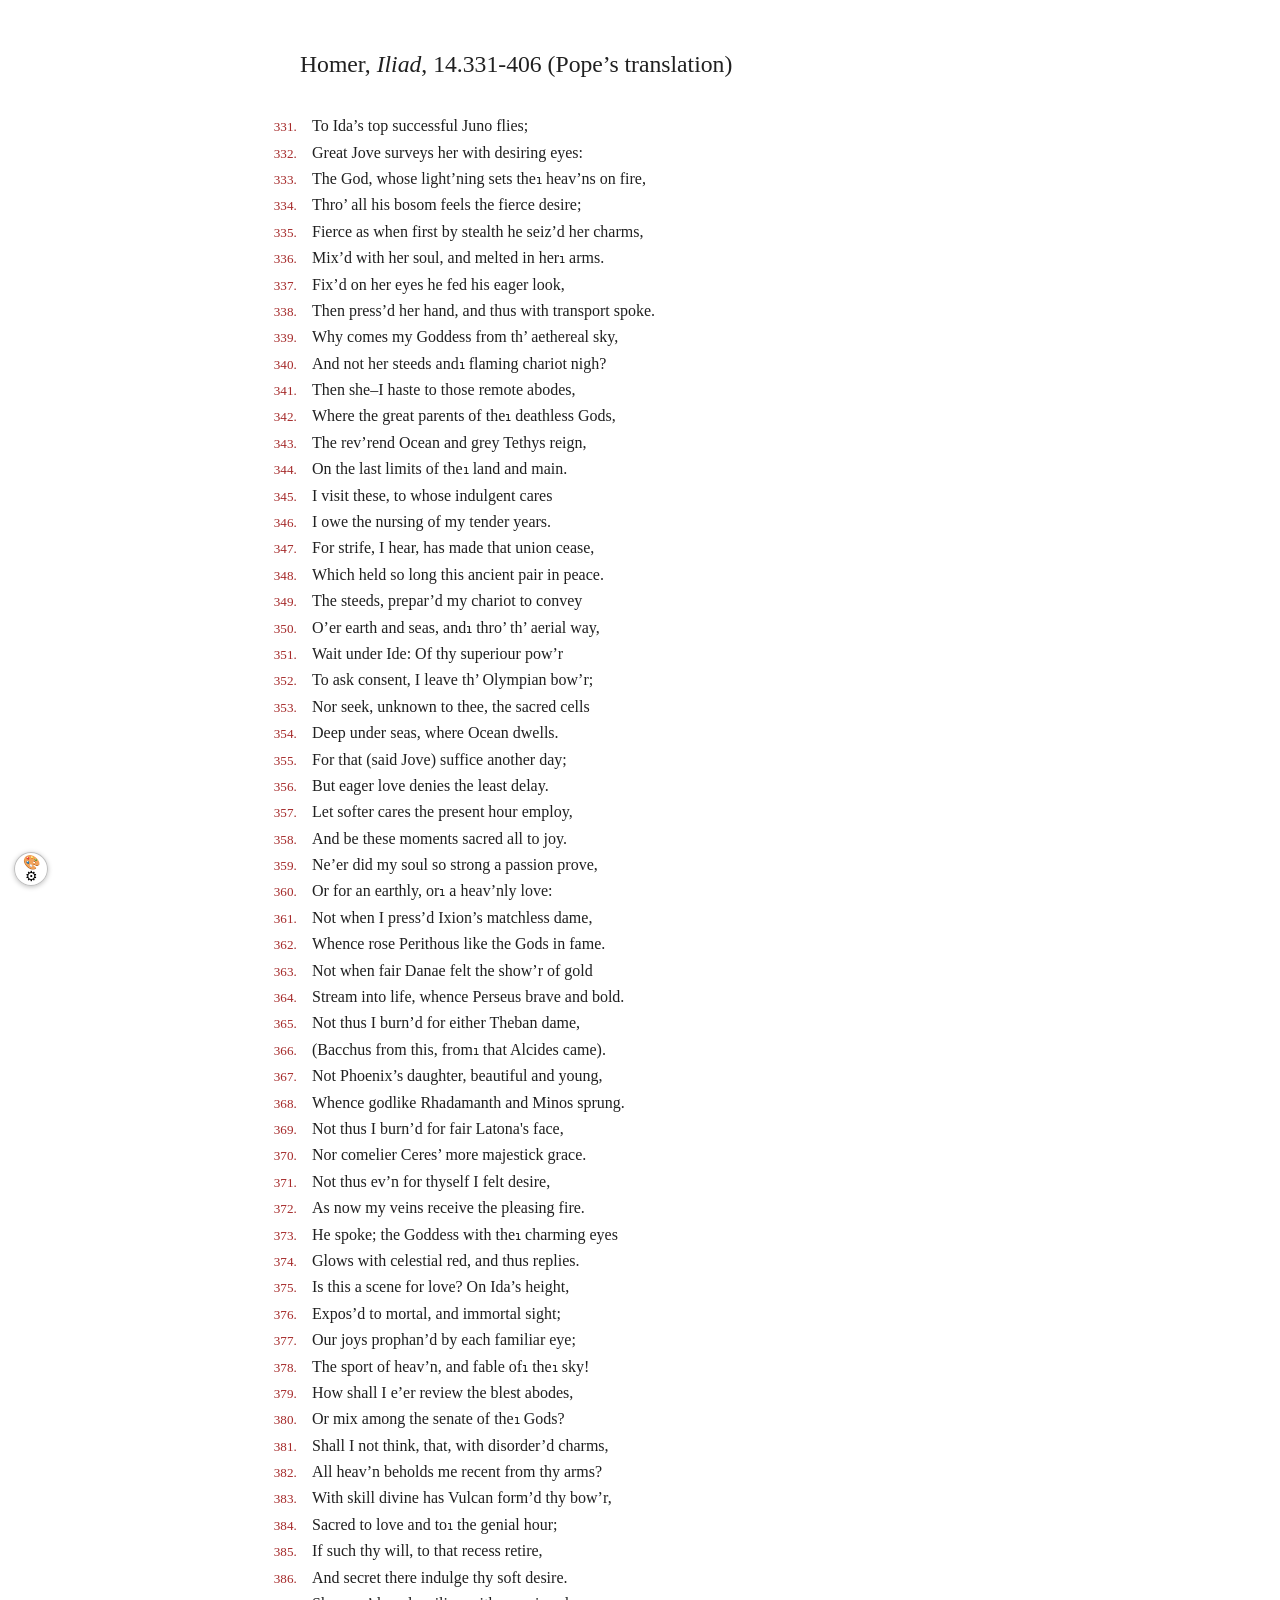
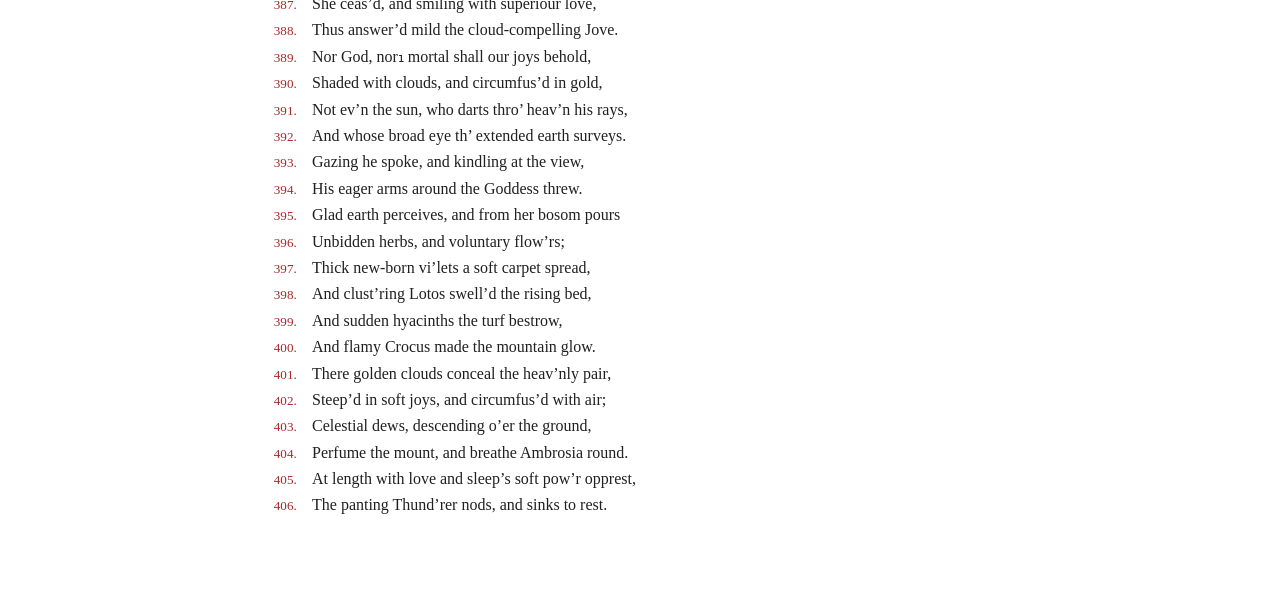
==== docs/index.html @ e927d7b8 "index.html added" ====
<!DOCTYPE html>
<html xmlns="http://www.w3.org/1999/xhtml" lang="en" xml:lang="en">
  <head>
    <meta charset="utf-8" />
    <meta name="viewport" content="width=device-width, initial-scale=1" />
    <meta name="description" content="Homer, Iliad, 14.331-406 (Pope’s translation)" />
    <title>Homer, Iliad, 14.331-406 (Pope’s translation)</title>
    <link rel="icon" href="data:," />
    <link rel="stylesheet" href="css/iliad.css" />
    <script src="js/hypothesis_color.js"></script>
    <script src="https://hypothes.is/embed.js" async="async"></script>
  </head>
  <body>
    <main class="edition">
      <header class="edition-header">
        <h1>Homer, <cite>Iliad</cite>, 14.331-406 (Pope’s translation)</h1>
      </header>
      <ol class="poem" start="331" aria-label="Iliad passage">
        <li id="verse-331" value="331" data-line="331">To Ida’s top successful Juno flies;</li>
        <li id="verse-332" value="332" data-line="332">Great Jove surveys her with desiring eyes:</li>
        <li id="verse-333" value="333" data-line="333">The God, whose light’ning sets the₁ heav’ns on fire,</li>
        <li id="verse-334" value="334" data-line="334">Thro’ all his bosom feels the fierce desire;</li>
        <li id="verse-335" value="335" data-line="335">Fierce as when first by stealth he seiz’d her charms,</li>
        <li id="verse-336" value="336" data-line="336">Mix’d with her soul, and melted in her₁ arms.</li>
        <li id="verse-337" value="337" data-line="337">Fix’d on her eyes he fed his eager look,</li>
        <li id="verse-338" value="338" data-line="338">Then press’d her hand, and thus with transport spoke.</li>
        <li id="verse-339" value="339" data-line="339">Why comes my Goddess from th’ aethereal sky,</li>
        <li id="verse-340" value="340" data-line="340">And not her steeds and₁ flaming chariot nigh?</li>
        <li id="verse-341" value="341" data-line="341">Then she–I haste to those remote abodes,</li>
        <li id="verse-342" value="342" data-line="342">Where the great parents of the₁ deathless Gods,</li>
        <li id="verse-343" value="343" data-line="343">The rev’rend Ocean and grey Tethys reign,</li>
        <li id="verse-344" value="344" data-line="344">On the last limits of the₁ land and main.</li>
        <li id="verse-345" value="345" data-line="345">I visit these, to whose indulgent cares</li>
        <li id="verse-346" value="346" data-line="346">I owe the nursing of my tender years.</li>
        <li id="verse-347" value="347" data-line="347">For strife, I hear, has made that union cease,</li>
        <li id="verse-348" value="348" data-line="348">Which held so long this ancient pair in peace.</li>
        <li id="verse-349" value="349" data-line="349">The steeds, prepar’d my chariot to convey</li>
        <li id="verse-350" value="350" data-line="350">O’er earth and seas, and₁ thro’ th’ aerial way,</li>
        <li id="verse-351" value="351" data-line="351">Wait under Ide: Of thy superiour pow’r</li>
        <li id="verse-352" value="352" data-line="352">To ask consent, I leave th’ Olympian bow’r;</li>
        <li id="verse-353" value="353" data-line="353">Nor seek, unknown to thee, the sacred cells</li>
        <li id="verse-354" value="354" data-line="354">Deep under seas, where Ocean dwells.</li>
        <li id="verse-355" value="355" data-line="355">For that (said Jove) suffice another day;</li>
        <li id="verse-356" value="356" data-line="356">But eager love denies the least delay.</li>
        <li id="verse-357" value="357" data-line="357">Let softer cares the present hour employ,</li>
        <li id="verse-358" value="358" data-line="358">And be these moments sacred all to joy.</li>
        <li id="verse-359" value="359" data-line="359">Ne’er did my soul so strong a passion prove,</li>
        <li id="verse-360" value="360" data-line="360">Or for an earthly, or₁ a heav’nly love:</li>
        <li id="verse-361" value="361" data-line="361">Not when I press’d Ixion’s matchless dame,</li>
        <li id="verse-362" value="362" data-line="362">Whence rose Perithous like the Gods in fame.</li>
        <li id="verse-363" value="363" data-line="363">Not when fair Danae felt the show’r of gold</li>
        <li id="verse-364" value="364" data-line="364">Stream into life, whence Perseus brave and bold.</li>
        <li id="verse-365" value="365" data-line="365">Not thus I burn’d for either Theban dame,</li>
        <li id="verse-366" value="366" data-line="366">(Bacchus from this, from₁ that Alcides came).</li>
        <li id="verse-367" value="367" data-line="367">Not Phoenix’s daughter, beautiful and young,</li>
        <li id="verse-368" value="368" data-line="368">Whence godlike Rhadamanth and Minos sprung.</li>
        <li id="verse-369" value="369" data-line="369">Not thus I burn’d for fair Latona&#x27;s face,</li>
        <li id="verse-370" value="370" data-line="370">Nor comelier Ceres’ more majestick grace.</li>
        <li id="verse-371" value="371" data-line="371">Not thus ev’n for thyself I felt desire,</li>
        <li id="verse-372" value="372" data-line="372">As now my veins receive the pleasing fire.</li>
        <li id="verse-373" value="373" data-line="373">He spoke; the Goddess with the₁ charming eyes</li>
        <li id="verse-374" value="374" data-line="374">Glows with celestial red, and thus replies.</li>
        <li id="verse-375" value="375" data-line="375">Is this a scene for love? On Ida’s height,</li>
        <li id="verse-376" value="376" data-line="376">Expos’d to mortal, and immortal sight;</li>
        <li id="verse-377" value="377" data-line="377">Our joys prophan’d by each familiar eye;</li>
        <li id="verse-378" value="378" data-line="378">The sport of heav’n, and fable of₁ the₁ sky!</li>
        <li id="verse-379" value="379" data-line="379">How shall I e’er review the blest abodes,</li>
        <li id="verse-380" value="380" data-line="380">Or mix among the senate of the₁ Gods?</li>
        <li id="verse-381" value="381" data-line="381">Shall I not think, that, with disorder’d charms,</li>
        <li id="verse-382" value="382" data-line="382">All heav’n beholds me recent from thy arms?</li>
        <li id="verse-383" value="383" data-line="383">With skill divine has Vulcan form’d thy bow’r,</li>
        <li id="verse-384" value="384" data-line="384">Sacred to love and to₁ the genial hour;</li>
        <li id="verse-385" value="385" data-line="385">If such thy will, to that recess retire,</li>
        <li id="verse-386" value="386" data-line="386">And secret there indulge thy soft desire.</li>
        <li id="verse-387" value="387" data-line="387">She ceas’d, and smiling with superiour love,</li>
        <li id="verse-388" value="388" data-line="388">Thus answer’d mild the cloud-compelling Jove.</li>
        <li id="verse-389" value="389" data-line="389">Nor God, nor₁ mortal shall our joys behold,</li>
        <li id="verse-390" value="390" data-line="390">Shaded with clouds, and circumfus’d in gold,</li>
        <li id="verse-391" value="391" data-line="391">Not ev’n the sun, who darts thro’ heav’n his rays,</li>
        <li id="verse-392" value="392" data-line="392">And whose broad eye th’ extended earth surveys.</li>
        <li id="verse-393" value="393" data-line="393">Gazing he spoke, and kindling at the view,</li>
        <li id="verse-394" value="394" data-line="394">His eager arms around the Goddess threw.</li>
        <li id="verse-395" value="395" data-line="395">Glad earth perceives, and from her bosom pours</li>
        <li id="verse-396" value="396" data-line="396">Unbidden herbs, and voluntary flow’rs;</li>
        <li id="verse-397" value="397" data-line="397">Thick new-born vi’lets a soft carpet spread,</li>
        <li id="verse-398" value="398" data-line="398">And clust’ring Lotos swell’d the rising bed,</li>
        <li id="verse-399" value="399" data-line="399">And sudden hyacinths the turf bestrow,</li>
        <li id="verse-400" value="400" data-line="400">And flamy Crocus made the mountain glow.</li>
        <li id="verse-401" value="401" data-line="401">There golden clouds conceal the heav’nly pair,</li>
        <li id="verse-402" value="402" data-line="402">Steep’d in soft joys, and circumfus’d with air;</li>
        <li id="verse-403" value="403" data-line="403">Celestial dews, descending o’er the ground,</li>
        <li id="verse-404" value="404" data-line="404">Perfume the mount, and breathe Ambrosia round.</li>
        <li id="verse-405" value="405" data-line="405">At length with love and sleep’s soft pow’r opprest,</li>
        <li id="verse-406" value="406" data-line="406">The panting Thund’rer nods, and sinks to rest.</li>
      </ol>
    </main>
  </body>
</html>
---- docs/css/iliad.css ----
:root {
  color-scheme: light;
  font-family: Georgia, "Times New Roman", serif;
  color: #202020;
  background: #ffffff;
}

* {
  box-sizing: border-box;
}

body {
  margin: 0;
}

.edition {
  width: min(100% - 2rem, 52rem);
  margin: 0 auto;
  padding: 3rem 0 5rem;
}

.edition-header {
  margin: 0 0 2rem 4.75rem;
}

.edition-header h1 {
  margin: 0;
  font-size: clamp(1.15rem, 1rem + 0.6vw, 1.5rem);
  font-weight: 400;
  line-height: 1.4;
}

.poem {
  margin: 0;
  padding-left: 4.75rem;
}

.poem li {
  min-height: 1.65em;
  padding-left: 0.75rem;
  line-height: 1.65;
}

.poem li::marker {
  color: brown;
  font-size: 0.82em;
  font-variant-numeric: tabular-nums;
}

@media (max-width: 36rem) {
  .edition {
    width: min(100% - 1.25rem, 52rem);
    padding-top: 1.5rem;
  }

  .edition-header {
    margin-left: 3.75rem;
  }

  .poem {
    padding-left: 3.75rem;
  }

  .poem li {
    padding-left: 0.35rem;
  }
}
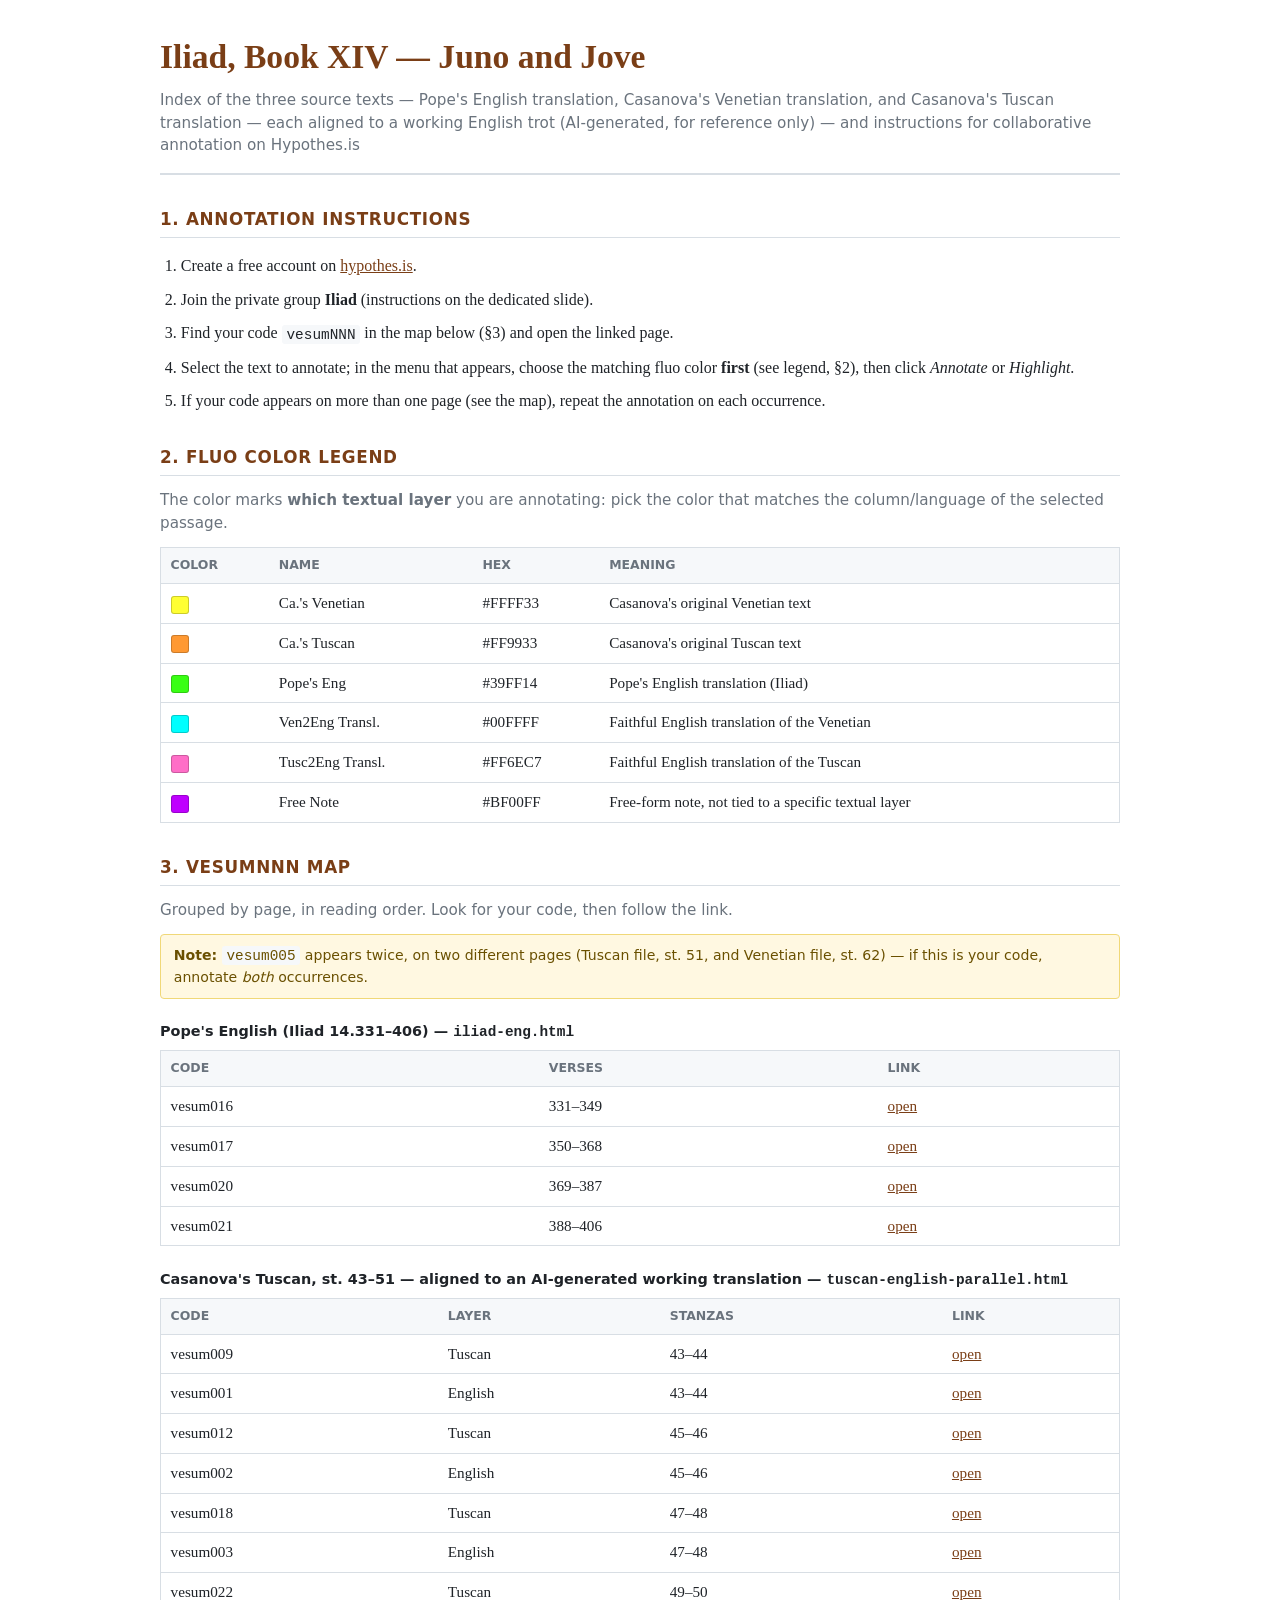
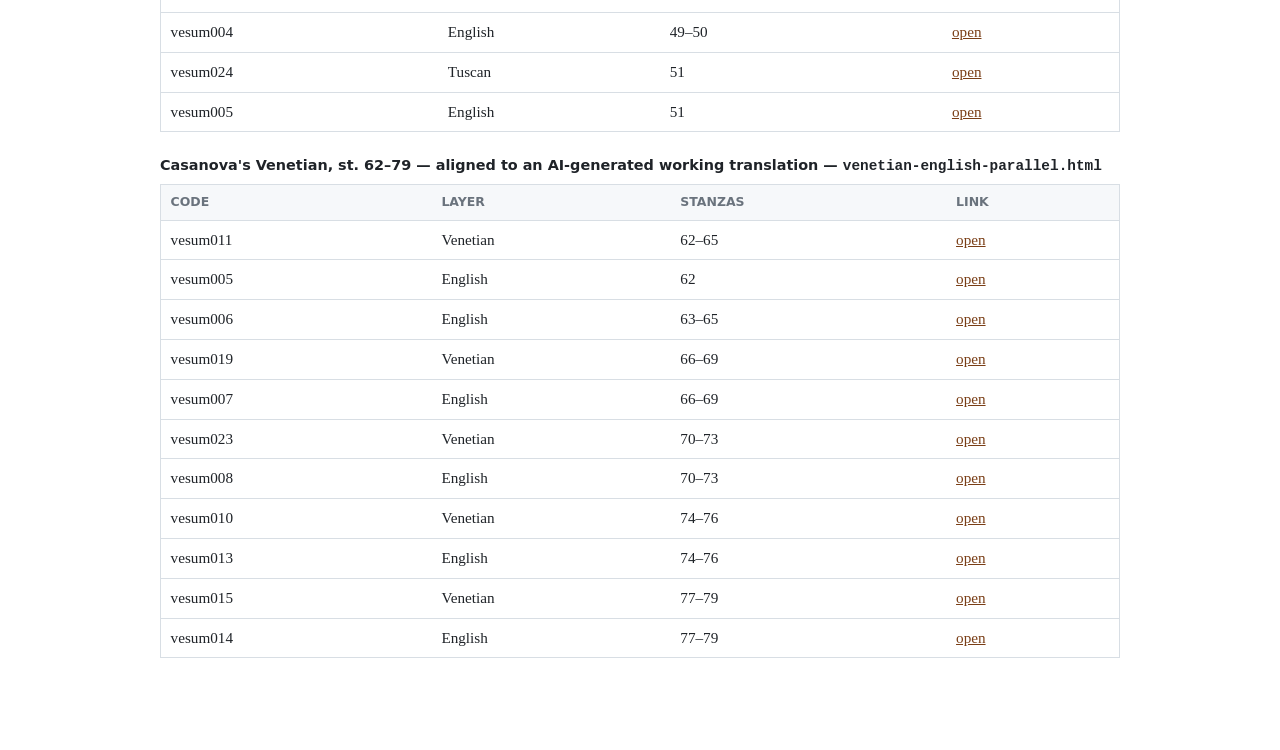
==== commit 1c56078d: "index.html added" ====
--- a/docs/index.html
+++ b/docs/index.html
@@ -1,98 +1,119 @@
 <!DOCTYPE html>
-<html xmlns="http://www.w3.org/1999/xhtml" lang="en" xml:lang="en">
-  <head>
-    <meta charset="utf-8" />
-    <meta name="viewport" content="width=device-width, initial-scale=1" />
-    <meta name="description" content="Homer, Iliad, 14.331-406 (Pope’s translation)" />
-    <title>Homer, Iliad, 14.331-406 (Pope’s translation)</title>
-    <link rel="icon" href="data:," />
-    <link rel="stylesheet" href="css/iliad.css" />
-    <script src="js/hypothesis_color.js"></script>
-    <script src="https://hypothes.is/embed.js" async="async"></script>
-  </head>
-  <body>
-    <main class="edition">
-      <header class="edition-header">
-        <h1>Homer, <cite>Iliad</cite>, 14.331-406 (Pope’s translation)</h1>
-      </header>
-      <ol class="poem" start="331" aria-label="Iliad passage">
-        <li id="verse-331" value="331" data-line="331">To Ida’s top successful Juno flies;</li>
-        <li id="verse-332" value="332" data-line="332">Great Jove surveys her with desiring eyes:</li>
-        <li id="verse-333" value="333" data-line="333">The God, whose light’ning sets the₁ heav’ns on fire,</li>
-        <li id="verse-334" value="334" data-line="334">Thro’ all his bosom feels the fierce desire;</li>
-        <li id="verse-335" value="335" data-line="335">Fierce as when first by stealth he seiz’d her charms,</li>
-        <li id="verse-336" value="336" data-line="336">Mix’d with her soul, and melted in her₁ arms.</li>
-        <li id="verse-337" value="337" data-line="337">Fix’d on her eyes he fed his eager look,</li>
-        <li id="verse-338" value="338" data-line="338">Then press’d her hand, and thus with transport spoke.</li>
-        <li id="verse-339" value="339" data-line="339">Why comes my Goddess from th’ aethereal sky,</li>
-        <li id="verse-340" value="340" data-line="340">And not her steeds and₁ flaming chariot nigh?</li>
-        <li id="verse-341" value="341" data-line="341">Then she–I haste to those remote abodes,</li>
-        <li id="verse-342" value="342" data-line="342">Where the great parents of the₁ deathless Gods,</li>
-        <li id="verse-343" value="343" data-line="343">The rev’rend Ocean and grey Tethys reign,</li>
-        <li id="verse-344" value="344" data-line="344">On the last limits of the₁ land and main.</li>
-        <li id="verse-345" value="345" data-line="345">I visit these, to whose indulgent cares</li>
-        <li id="verse-346" value="346" data-line="346">I owe the nursing of my tender years.</li>
-        <li id="verse-347" value="347" data-line="347">For strife, I hear, has made that union cease,</li>
-        <li id="verse-348" value="348" data-line="348">Which held so long this ancient pair in peace.</li>
-        <li id="verse-349" value="349" data-line="349">The steeds, prepar’d my chariot to convey</li>
-        <li id="verse-350" value="350" data-line="350">O’er earth and seas, and₁ thro’ th’ aerial way,</li>
-        <li id="verse-351" value="351" data-line="351">Wait under Ide: Of thy superiour pow’r</li>
-        <li id="verse-352" value="352" data-line="352">To ask consent, I leave th’ Olympian bow’r;</li>
-        <li id="verse-353" value="353" data-line="353">Nor seek, unknown to thee, the sacred cells</li>
-        <li id="verse-354" value="354" data-line="354">Deep under seas, where Ocean dwells.</li>
-        <li id="verse-355" value="355" data-line="355">For that (said Jove) suffice another day;</li>
-        <li id="verse-356" value="356" data-line="356">But eager love denies the least delay.</li>
-        <li id="verse-357" value="357" data-line="357">Let softer cares the present hour employ,</li>
-        <li id="verse-358" value="358" data-line="358">And be these moments sacred all to joy.</li>
-        <li id="verse-359" value="359" data-line="359">Ne’er did my soul so strong a passion prove,</li>
-        <li id="verse-360" value="360" data-line="360">Or for an earthly, or₁ a heav’nly love:</li>
-        <li id="verse-361" value="361" data-line="361">Not when I press’d Ixion’s matchless dame,</li>
-        <li id="verse-362" value="362" data-line="362">Whence rose Perithous like the Gods in fame.</li>
-        <li id="verse-363" value="363" data-line="363">Not when fair Danae felt the show’r of gold</li>
-        <li id="verse-364" value="364" data-line="364">Stream into life, whence Perseus brave and bold.</li>
-        <li id="verse-365" value="365" data-line="365">Not thus I burn’d for either Theban dame,</li>
-        <li id="verse-366" value="366" data-line="366">(Bacchus from this, from₁ that Alcides came).</li>
-        <li id="verse-367" value="367" data-line="367">Not Phoenix’s daughter, beautiful and young,</li>
-        <li id="verse-368" value="368" data-line="368">Whence godlike Rhadamanth and Minos sprung.</li>
-        <li id="verse-369" value="369" data-line="369">Not thus I burn’d for fair Latona&#x27;s face,</li>
-        <li id="verse-370" value="370" data-line="370">Nor comelier Ceres’ more majestick grace.</li>
-        <li id="verse-371" value="371" data-line="371">Not thus ev’n for thyself I felt desire,</li>
-        <li id="verse-372" value="372" data-line="372">As now my veins receive the pleasing fire.</li>
-        <li id="verse-373" value="373" data-line="373">He spoke; the Goddess with the₁ charming eyes</li>
-        <li id="verse-374" value="374" data-line="374">Glows with celestial red, and thus replies.</li>
-        <li id="verse-375" value="375" data-line="375">Is this a scene for love? On Ida’s height,</li>
-        <li id="verse-376" value="376" data-line="376">Expos’d to mortal, and immortal sight;</li>
-        <li id="verse-377" value="377" data-line="377">Our joys prophan’d by each familiar eye;</li>
-        <li id="verse-378" value="378" data-line="378">The sport of heav’n, and fable of₁ the₁ sky!</li>
-        <li id="verse-379" value="379" data-line="379">How shall I e’er review the blest abodes,</li>
-        <li id="verse-380" value="380" data-line="380">Or mix among the senate of the₁ Gods?</li>
-        <li id="verse-381" value="381" data-line="381">Shall I not think, that, with disorder’d charms,</li>
-        <li id="verse-382" value="382" data-line="382">All heav’n beholds me recent from thy arms?</li>
-        <li id="verse-383" value="383" data-line="383">With skill divine has Vulcan form’d thy bow’r,</li>
-        <li id="verse-384" value="384" data-line="384">Sacred to love and to₁ the genial hour;</li>
-        <li id="verse-385" value="385" data-line="385">If such thy will, to that recess retire,</li>
-        <li id="verse-386" value="386" data-line="386">And secret there indulge thy soft desire.</li>
-        <li id="verse-387" value="387" data-line="387">She ceas’d, and smiling with superiour love,</li>
-        <li id="verse-388" value="388" data-line="388">Thus answer’d mild the cloud-compelling Jove.</li>
-        <li id="verse-389" value="389" data-line="389">Nor God, nor₁ mortal shall our joys behold,</li>
-        <li id="verse-390" value="390" data-line="390">Shaded with clouds, and circumfus’d in gold,</li>
-        <li id="verse-391" value="391" data-line="391">Not ev’n the sun, who darts thro’ heav’n his rays,</li>
-        <li id="verse-392" value="392" data-line="392">And whose broad eye th’ extended earth surveys.</li>
-        <li id="verse-393" value="393" data-line="393">Gazing he spoke, and kindling at the view,</li>
-        <li id="verse-394" value="394" data-line="394">His eager arms around the Goddess threw.</li>
-        <li id="verse-395" value="395" data-line="395">Glad earth perceives, and from her bosom pours</li>
-        <li id="verse-396" value="396" data-line="396">Unbidden herbs, and voluntary flow’rs;</li>
-        <li id="verse-397" value="397" data-line="397">Thick new-born vi’lets a soft carpet spread,</li>
-        <li id="verse-398" value="398" data-line="398">And clust’ring Lotos swell’d the rising bed,</li>
-        <li id="verse-399" value="399" data-line="399">And sudden hyacinths the turf bestrow,</li>
-        <li id="verse-400" value="400" data-line="400">And flamy Crocus made the mountain glow.</li>
-        <li id="verse-401" value="401" data-line="401">There golden clouds conceal the heav’nly pair,</li>
-        <li id="verse-402" value="402" data-line="402">Steep’d in soft joys, and circumfus’d with air;</li>
-        <li id="verse-403" value="403" data-line="403">Celestial dews, descending o’er the ground,</li>
-        <li id="verse-404" value="404" data-line="404">Perfume the mount, and breathe Ambrosia round.</li>
-        <li id="verse-405" value="405" data-line="405">At length with love and sleep’s soft pow’r opprest,</li>
-        <li id="verse-406" value="406" data-line="406">The panting Thund’rer nods, and sinks to rest.</li>
-      </ol>
-    </main>
-  </body>
+<html lang="en">
+<head>
+<meta charset="utf-8" />
+<meta name="viewport" content="width=device-width, initial-scale=1" />
+<title>Iliad Translations — Index and Annotation Instructions</title>
+<style>
+  :root {
+    --ink:#1f2328; --muted:#6a737d; --line:#d8dee4; --soft:#f6f8fa; --accent:#7a3e16; --bg:#fff;
+  }
+  body{margin:2rem auto;max-width:960px;padding:0 1rem 3rem;color:var(--ink);
+    font-family:Georgia,"Times New Roman",serif;line-height:1.5;}
+  header{border-bottom:2px solid var(--line);margin-bottom:1.5rem;padding-bottom:1rem;}
+  h1{font-size:clamp(1.5rem,3vw,2.1rem);color:var(--accent);margin:0 0 .4rem;}
+  h2{font-family:system-ui,sans-serif;font-size:1.05rem;text-transform:uppercase;
+     letter-spacing:.04em;color:var(--accent);margin:2rem 0 .8rem;border-bottom:1px solid var(--line);padding-bottom:.3rem;}
+  p.subtitle{color:var(--muted);font-family:system-ui,sans-serif;font-size:.95rem;margin:0;}
+  ol.steps{padding-left:1.3rem;} ol.steps li{margin-bottom:.6rem;}
+  table{width:100%;border-collapse:collapse;background:#fff;border:1px solid var(--line);margin-bottom:1rem;}
+  th,td{padding:.5rem .6rem;border-bottom:1px solid var(--line);text-align:left;font-size:.95rem;}
+  th{font-family:system-ui,sans-serif;font-size:.78rem;text-transform:uppercase;color:var(--muted);background:var(--soft);}
+  tr:last-child td{border-bottom:none;}
+  .swatch{display:inline-block;width:1rem;height:1rem;border-radius:3px;vertical-align:middle;margin-right:.4rem;border:1px solid rgba(0,0,0,.2);}
+  code{background:var(--soft);padding:.1rem .3rem;border-radius:3px;font-size:.9rem;}
+  .note{background:#fff8e1;border:1px solid #f0d878;padding:.6rem .8rem;border-radius:4px;font-family:system-ui,sans-serif;font-size:.88rem;color:#6a5000;margin-bottom:.8rem;}
+  a{color:var(--accent);}
+  .file-group{margin-top:1.4rem;}
+  .file-group h3{font-family:system-ui,sans-serif;font-size:.9rem;color:var(--ink);margin:0 0 .4rem;}
+  .file-group h3 code{background:none;padding:0;}
+</style>
+</head>
+<body>
+<header>
+  <h1>Iliad, Book XIV — Juno and Jove</h1>
+  <p class="subtitle">Index of the three source texts — Pope's English translation, Casanova's Venetian translation, and Casanova's Tuscan translation — each aligned to a working English trot (AI-generated, for reference only) — and instructions for collaborative annotation on Hypothes.is</p>
+</header>
+
+<h2>1. Annotation instructions</h2>
+<ol class="steps">
+  <li>Create a free account on <a href="https://hypothes.is">hypothes.is</a>.</li>
+  <li>Join the private group <strong>Iliad</strong> (instructions on the dedicated slide).</li>
+  <li>Find your code <code>vesumNNN</code> in the map below (§3) and open the linked page.</li>
+  <li>Select the text to annotate; in the menu that appears, choose the matching fluo color <strong>first</strong> (see legend, §2), then click <em>Annotate</em> or <em>Highlight</em>.</li>
+  <li>If your code appears on more than one page (see the map), repeat the annotation on each occurrence.</li>
+</ol>
+
+<h2>2. Fluo color legend</h2>
+<p class="subtitle" style="margin-bottom:.8rem;">The color marks <strong>which textual layer</strong> you are annotating: pick the color that matches the column/language of the selected passage.</p>
+<table>
+<thead><tr><th>Color</th><th>Name</th><th>Hex</th><th>Meaning</th></tr></thead>
+<tbody>
+<tr><td><span class="swatch" style="background:#FFFF33"></span></td><td>Ca.'s Venetian</td><td>#FFFF33</td><td>Casanova's original Venetian text</td></tr>
+<tr><td><span class="swatch" style="background:#FF9933"></span></td><td>Ca.'s Tuscan</td><td>#FF9933</td><td>Casanova's original Tuscan text</td></tr>
+<tr><td><span class="swatch" style="background:#39FF14"></span></td><td>Pope's Eng</td><td>#39FF14</td><td>Pope's English translation (Iliad)</td></tr>
+<tr><td><span class="swatch" style="background:#00FFFF"></span></td><td>Ven2Eng Transl.</td><td>#00FFFF</td><td>Faithful English translation of the Venetian</td></tr>
+<tr><td><span class="swatch" style="background:#FF6EC7"></span></td><td>Tusc2Eng Transl.</td><td>#FF6EC7</td><td>Faithful English translation of the Tuscan</td></tr>
+<tr><td><span class="swatch" style="background:#BF00FF"></span></td><td>Free Note</td><td>#BF00FF</td><td>Free-form note, not tied to a specific textual layer</td></tr>
+</tbody>
+</table>
+
+<h2>3. vesumNNN map</h2>
+<p class="subtitle" style="margin-bottom:.8rem;">Grouped by page, in reading order. Look for your code, then follow the link.</p>
+
+<div class="note"><strong>Note:</strong> <code>vesum005</code> appears twice, on two different pages (Tuscan file, st. 51, and Venetian file, st. 62) — if this is your code, annotate <em>both</em> occurrences.</div>
+
+<div class="file-group">
+<h3>Pope's English (Iliad 14.331–406) — <code>iliad-eng.html</code></h3>
+<table>
+<thead><tr><th>Code</th><th>Verses</th><th>Link</th></tr></thead>
+<tbody>
+<tr><td>vesum016</td><td>331–349</td><td><a href="iliad-eng.html#verse-331">open</a></td></tr>
+<tr><td>vesum017</td><td>350–368</td><td><a href="iliad-eng.html#verse-350">open</a></td></tr>
+<tr><td>vesum020</td><td>369–387</td><td><a href="iliad-eng.html#verse-369">open</a></td></tr>
+<tr><td>vesum021</td><td>388–406</td><td><a href="iliad-eng.html#verse-388">open</a></td></tr>
+</tbody>
+</table>
+</div>
+
+<div class="file-group">
+<h3>Casanova's Tuscan, st. 43–51 — aligned to an AI-generated working translation — <code>tuscan-english-parallel.html</code></h3>
+<table>
+<thead><tr><th>Code</th><th>Layer</th><th>Stanzas</th><th>Link</th></tr></thead>
+<tbody>
+<tr><td>vesum009</td><td>Tuscan</td><td>43–44</td><td><a href="tuscan-english-parallel.html#stanza-43">open</a></td></tr>
+<tr><td>vesum001</td><td>English</td><td>43–44</td><td><a href="tuscan-english-parallel.html#stanza-43">open</a></td></tr>
+<tr><td>vesum012</td><td>Tuscan</td><td>45–46</td><td><a href="tuscan-english-parallel.html#stanza-45">open</a></td></tr>
+<tr><td>vesum002</td><td>English</td><td>45–46</td><td><a href="tuscan-english-parallel.html#stanza-45">open</a></td></tr>
+<tr><td>vesum018</td><td>Tuscan</td><td>47–48</td><td><a href="tuscan-english-parallel.html#stanza-47">open</a></td></tr>
+<tr><td>vesum003</td><td>English</td><td>47–48</td><td><a href="tuscan-english-parallel.html#stanza-47">open</a></td></tr>
+<tr><td>vesum022</td><td>Tuscan</td><td>49–50</td><td><a href="tuscan-english-parallel.html#stanza-49">open</a></td></tr>
+<tr><td>vesum004</td><td>English</td><td>49–50</td><td><a href="tuscan-english-parallel.html#stanza-49">open</a></td></tr>
+<tr><td>vesum024</td><td>Tuscan</td><td>51</td><td><a href="tuscan-english-parallel.html#stanza-51">open</a></td></tr>
+<tr><td>vesum005</td><td>English</td><td>51</td><td><a href="tuscan-english-parallel.html#stanza-51">open</a></td></tr>
+</tbody>
+</table>
+</div>
+
+<div class="file-group">
+<h3>Casanova's Venetian, st. 62–79 — aligned to an AI-generated working translation — <code>venetian-english-parallel.html</code></h3>
+<table>
+<thead><tr><th>Code</th><th>Layer</th><th>Stanzas</th><th>Link</th></tr></thead>
+<tbody>
+<tr><td>vesum011</td><td>Venetian</td><td>62–65</td><td><a href="venetian-english-parallel.html#stanza-62">open</a></td></tr>
+<tr><td>vesum005</td><td>English</td><td>62</td><td><a href="venetian-english-parallel.html#stanza-62">open</a></td></tr>
+<tr><td>vesum006</td><td>English</td><td>63–65</td><td><a href="venetian-english-parallel.html#stanza-63">open</a></td></tr>
+<tr><td>vesum019</td><td>Venetian</td><td>66–69</td><td><a href="venetian-english-parallel.html#stanza-66">open</a></td></tr>
+<tr><td>vesum007</td><td>English</td><td>66–69</td><td><a href="venetian-english-parallel.html#stanza-66">open</a></td></tr>
+<tr><td>vesum023</td><td>Venetian</td><td>70–73</td><td><a href="venetian-english-parallel.html#stanza-70">open</a></td></tr>
+<tr><td>vesum008</td><td>English</td><td>70–73</td><td><a href="venetian-english-parallel.html#stanza-70">open</a></td></tr>
+<tr><td>vesum010</td><td>Venetian</td><td>74–76</td><td><a href="venetian-english-parallel.html#stanza-74">open</a></td></tr>
+<tr><td>vesum013</td><td>English</td><td>74–76</td><td><a href="venetian-english-parallel.html#stanza-74">open</a></td></tr>
+<tr><td>vesum015</td><td>Venetian</td><td>77–79</td><td><a href="venetian-english-parallel.html#stanza-77">open</a></td></tr>
+<tr><td>vesum014</td><td>English</td><td>77–79</td><td><a href="venetian-english-parallel.html#stanza-77">open</a></td></tr>
+</tbody>
+</table>
+</div>
+
+</body>
 </html>
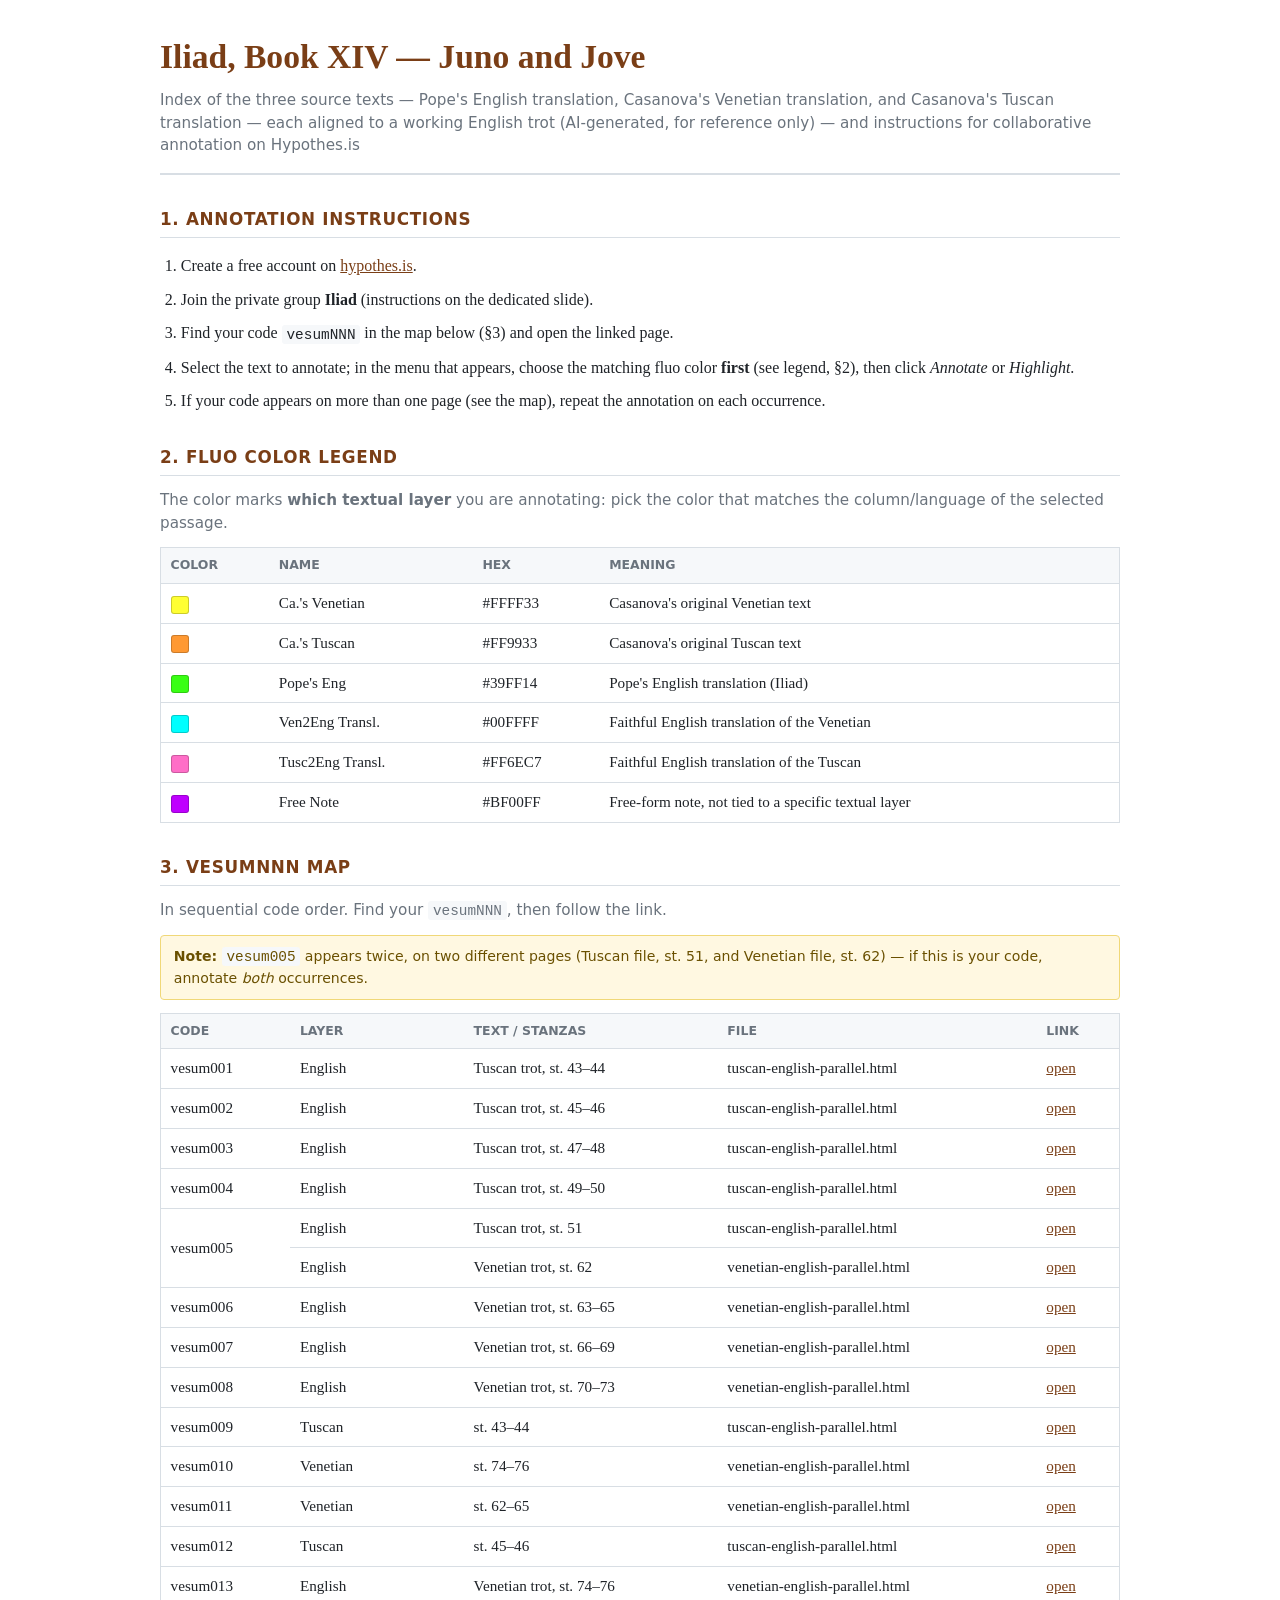
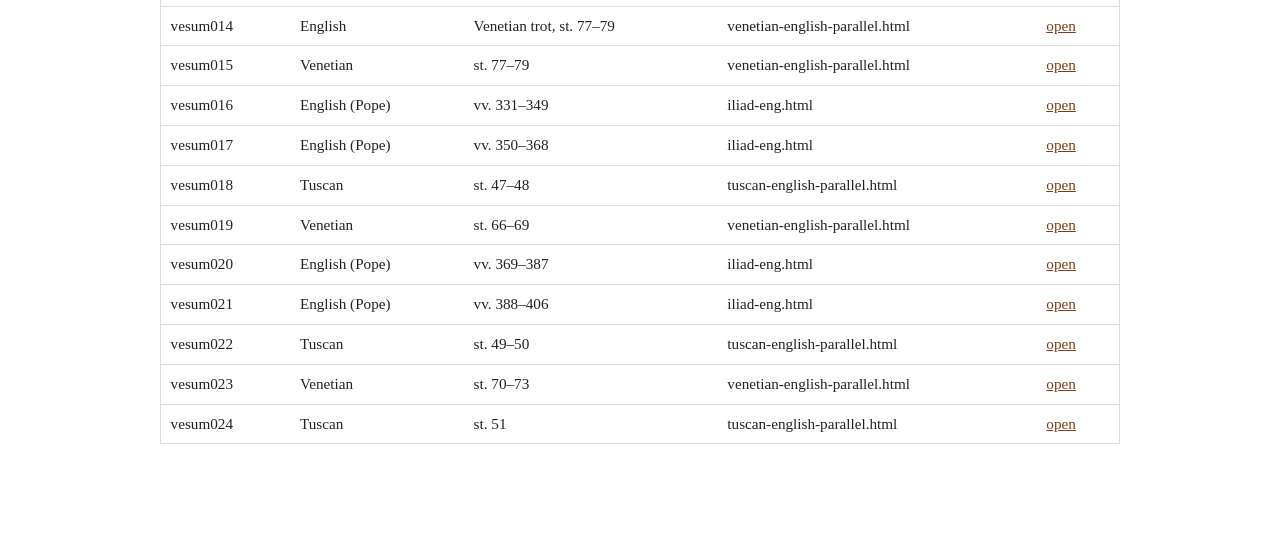
==== commit 6972dcc7: "minor adjustments" ====
--- a/docs/index.html
+++ b/docs/index.html
@@ -59,61 +59,42 @@
 </table>
 
 <h2>3. vesumNNN map</h2>
-<p class="subtitle" style="margin-bottom:.8rem;">Grouped by page, in reading order. Look for your code, then follow the link.</p>
+<p class="subtitle" style="margin-bottom:.8rem;">In sequential code order. Find your <code>vesumNNN</code>, then follow the link.</p>
 
 <div class="note"><strong>Note:</strong> <code>vesum005</code> appears twice, on two different pages (Tuscan file, st. 51, and Venetian file, st. 62) — if this is your code, annotate <em>both</em> occurrences.</div>
 
-<div class="file-group">
-<h3>Pope's English (Iliad 14.331–406) — <code>iliad-eng.html</code></h3>
 <table>
-<thead><tr><th>Code</th><th>Verses</th><th>Link</th></tr></thead>
+<thead><tr><th>Code</th><th>Layer</th><th>Text / stanzas</th><th>File</th><th>Link</th></tr></thead>
 <tbody>
-<tr><td>vesum016</td><td>331–349</td><td><a href="iliad-eng.html#verse-331">open</a></td></tr>
-<tr><td>vesum017</td><td>350–368</td><td><a href="iliad-eng.html#verse-350">open</a></td></tr>
-<tr><td>vesum020</td><td>369–387</td><td><a href="iliad-eng.html#verse-369">open</a></td></tr>
-<tr><td>vesum021</td><td>388–406</td><td><a href="iliad-eng.html#verse-388">open</a></td></tr>
+<tr><td>vesum001</td><td>English</td><td>Tuscan trot, st. 43–44</td><td>tuscan-english-parallel.html</td><td><a href="tuscan-english-parallel.html#stanza-43">open</a></td></tr>
+<tr><td>vesum002</td><td>English</td><td>Tuscan trot, st. 45–46</td><td>tuscan-english-parallel.html</td><td><a href="tuscan-english-parallel.html#stanza-45">open</a></td></tr>
+<tr><td>vesum003</td><td>English</td><td>Tuscan trot, st. 47–48</td><td>tuscan-english-parallel.html</td><td><a href="tuscan-english-parallel.html#stanza-47">open</a></td></tr>
+<tr><td>vesum004</td><td>English</td><td>Tuscan trot, st. 49–50</td><td>tuscan-english-parallel.html</td><td><a href="tuscan-english-parallel.html#stanza-49">open</a></td></tr>
+<tr><td rowspan="2">vesum005</td><td>English</td><td>Tuscan trot, st. 51</td><td>tuscan-english-parallel.html</td><td><a href="tuscan-english-parallel.html#stanza-51">open</a></td></tr>
+<tr><td>English</td><td>Venetian trot, st. 62</td><td>venetian-english-parallel.html</td><td><a href="venetian-english-parallel.html#stanza-62">open</a></td></tr>
+<tr><td>vesum006</td><td>English</td><td>Venetian trot, st. 63–65</td><td>venetian-english-parallel.html</td><td><a href="venetian-english-parallel.html#stanza-63">open</a></td></tr>
+<tr><td>vesum007</td><td>English</td><td>Venetian trot, st. 66–69</td><td>venetian-english-parallel.html</td><td><a href="venetian-english-parallel.html#stanza-66">open</a></td></tr>
+<tr><td>vesum008</td><td>English</td><td>Venetian trot, st. 70–73</td><td>venetian-english-parallel.html</td><td><a href="venetian-english-parallel.html#stanza-70">open</a></td></tr>
+<tr><td>vesum009</td><td>Tuscan</td><td>st. 43–44</td><td>tuscan-english-parallel.html</td><td><a href="tuscan-english-parallel.html#stanza-43">open</a></td></tr>
+<tr><td>vesum010</td><td>Venetian</td><td>st. 74–76</td><td>venetian-english-parallel.html</td><td><a href="venetian-english-parallel.html#stanza-74">open</a></td></tr>
+<tr><td>vesum011</td><td>Venetian</td><td>st. 62–65</td><td>venetian-english-parallel.html</td><td><a href="venetian-english-parallel.html#stanza-62">open</a></td></tr>
+<tr><td>vesum012</td><td>Tuscan</td><td>st. 45–46</td><td>tuscan-english-parallel.html</td><td><a href="tuscan-english-parallel.html#stanza-45">open</a></td></tr>
+<tr><td>vesum013</td><td>English</td><td>Venetian trot, st. 74–76</td><td>venetian-english-parallel.html</td><td><a href="venetian-english-parallel.html#stanza-74">open</a></td></tr>
+<tr><td>vesum014</td><td>English</td><td>Venetian trot, st. 77–79</td><td>venetian-english-parallel.html</td><td><a href="venetian-english-parallel.html#stanza-77">open</a></td></tr>
+<tr><td>vesum015</td><td>Venetian</td><td>st. 77–79</td><td>venetian-english-parallel.html</td><td><a href="venetian-english-parallel.html#stanza-77">open</a></td></tr>
+<tr><td>vesum016</td><td>English (Pope)</td><td>vv. 331–349</td><td>iliad-eng.html</td><td><a href="iliad-eng.html#verse-331">open</a></td></tr>
+<tr><td>vesum017</td><td>English (Pope)</td><td>vv. 350–368</td><td>iliad-eng.html</td><td><a href="iliad-eng.html#verse-350">open</a></td></tr>
+<tr><td>vesum018</td><td>Tuscan</td><td>st. 47–48</td><td>tuscan-english-parallel.html</td><td><a href="tuscan-english-parallel.html#stanza-47">open</a></td></tr>
+<tr><td>vesum019</td><td>Venetian</td><td>st. 66–69</td><td>venetian-english-parallel.html</td><td><a href="venetian-english-parallel.html#stanza-66">open</a></td></tr>
+<tr><td>vesum020</td><td>English (Pope)</td><td>vv. 369–387</td><td>iliad-eng.html</td><td><a href="iliad-eng.html#verse-369">open</a></td></tr>
+<tr><td>vesum021</td><td>English (Pope)</td><td>vv. 388–406</td><td>iliad-eng.html</td><td><a href="iliad-eng.html#verse-388">open</a></td></tr>
+<tr><td>vesum022</td><td>Tuscan</td><td>st. 49–50</td><td>tuscan-english-parallel.html</td><td><a href="tuscan-english-parallel.html#stanza-49">open</a></td></tr>
+<tr><td>vesum023</td><td>Venetian</td><td>st. 70–73</td><td>venetian-english-parallel.html</td><td><a href="venetian-english-parallel.html#stanza-70">open</a></td></tr>
+<tr><td>vesum024</td><td>Tuscan</td><td>st. 51</td><td>tuscan-english-parallel.html</td><td><a href="tuscan-english-parallel.html#stanza-51">open</a></td></tr>
 </tbody>
 </table>
-</div>
 
-<div class="file-group">
-<h3>Casanova's Tuscan, st. 43–51 — aligned to an AI-generated working translation — <code>tuscan-english-parallel.html</code></h3>
-<table>
-<thead><tr><th>Code</th><th>Layer</th><th>Stanzas</th><th>Link</th></tr></thead>
-<tbody>
-<tr><td>vesum009</td><td>Tuscan</td><td>43–44</td><td><a href="tuscan-english-parallel.html#stanza-43">open</a></td></tr>
-<tr><td>vesum001</td><td>English</td><td>43–44</td><td><a href="tuscan-english-parallel.html#stanza-43">open</a></td></tr>
-<tr><td>vesum012</td><td>Tuscan</td><td>45–46</td><td><a href="tuscan-english-parallel.html#stanza-45">open</a></td></tr>
-<tr><td>vesum002</td><td>English</td><td>45–46</td><td><a href="tuscan-english-parallel.html#stanza-45">open</a></td></tr>
-<tr><td>vesum018</td><td>Tuscan</td><td>47–48</td><td><a href="tuscan-english-parallel.html#stanza-47">open</a></td></tr>
-<tr><td>vesum003</td><td>English</td><td>47–48</td><td><a href="tuscan-english-parallel.html#stanza-47">open</a></td></tr>
-<tr><td>vesum022</td><td>Tuscan</td><td>49–50</td><td><a href="tuscan-english-parallel.html#stanza-49">open</a></td></tr>
-<tr><td>vesum004</td><td>English</td><td>49–50</td><td><a href="tuscan-english-parallel.html#stanza-49">open</a></td></tr>
-<tr><td>vesum024</td><td>Tuscan</td><td>51</td><td><a href="tuscan-english-parallel.html#stanza-51">open</a></td></tr>
-<tr><td>vesum005</td><td>English</td><td>51</td><td><a href="tuscan-english-parallel.html#stanza-51">open</a></td></tr>
-</tbody>
-</table>
-</div>
 
-<div class="file-group">
-<h3>Casanova's Venetian, st. 62–79 — aligned to an AI-generated working translation — <code>venetian-english-parallel.html</code></h3>
-<table>
-<thead><tr><th>Code</th><th>Layer</th><th>Stanzas</th><th>Link</th></tr></thead>
-<tbody>
-<tr><td>vesum011</td><td>Venetian</td><td>62–65</td><td><a href="venetian-english-parallel.html#stanza-62">open</a></td></tr>
-<tr><td>vesum005</td><td>English</td><td>62</td><td><a href="venetian-english-parallel.html#stanza-62">open</a></td></tr>
-<tr><td>vesum006</td><td>English</td><td>63–65</td><td><a href="venetian-english-parallel.html#stanza-63">open</a></td></tr>
-<tr><td>vesum019</td><td>Venetian</td><td>66–69</td><td><a href="venetian-english-parallel.html#stanza-66">open</a></td></tr>
-<tr><td>vesum007</td><td>English</td><td>66–69</td><td><a href="venetian-english-parallel.html#stanza-66">open</a></td></tr>
-<tr><td>vesum023</td><td>Venetian</td><td>70–73</td><td><a href="venetian-english-parallel.html#stanza-70">open</a></td></tr>
-<tr><td>vesum008</td><td>English</td><td>70–73</td><td><a href="venetian-english-parallel.html#stanza-70">open</a></td></tr>
-<tr><td>vesum010</td><td>Venetian</td><td>74–76</td><td><a href="venetian-english-parallel.html#stanza-74">open</a></td></tr>
-<tr><td>vesum013</td><td>English</td><td>74–76</td><td><a href="venetian-english-parallel.html#stanza-74">open</a></td></tr>
-<tr><td>vesum015</td><td>Venetian</td><td>77–79</td><td><a href="venetian-english-parallel.html#stanza-77">open</a></td></tr>
-<tr><td>vesum014</td><td>English</td><td>77–79</td><td><a href="venetian-english-parallel.html#stanza-77">open</a></td></tr>
-</tbody>
-</table>
-</div>
 
 </body>
 </html>
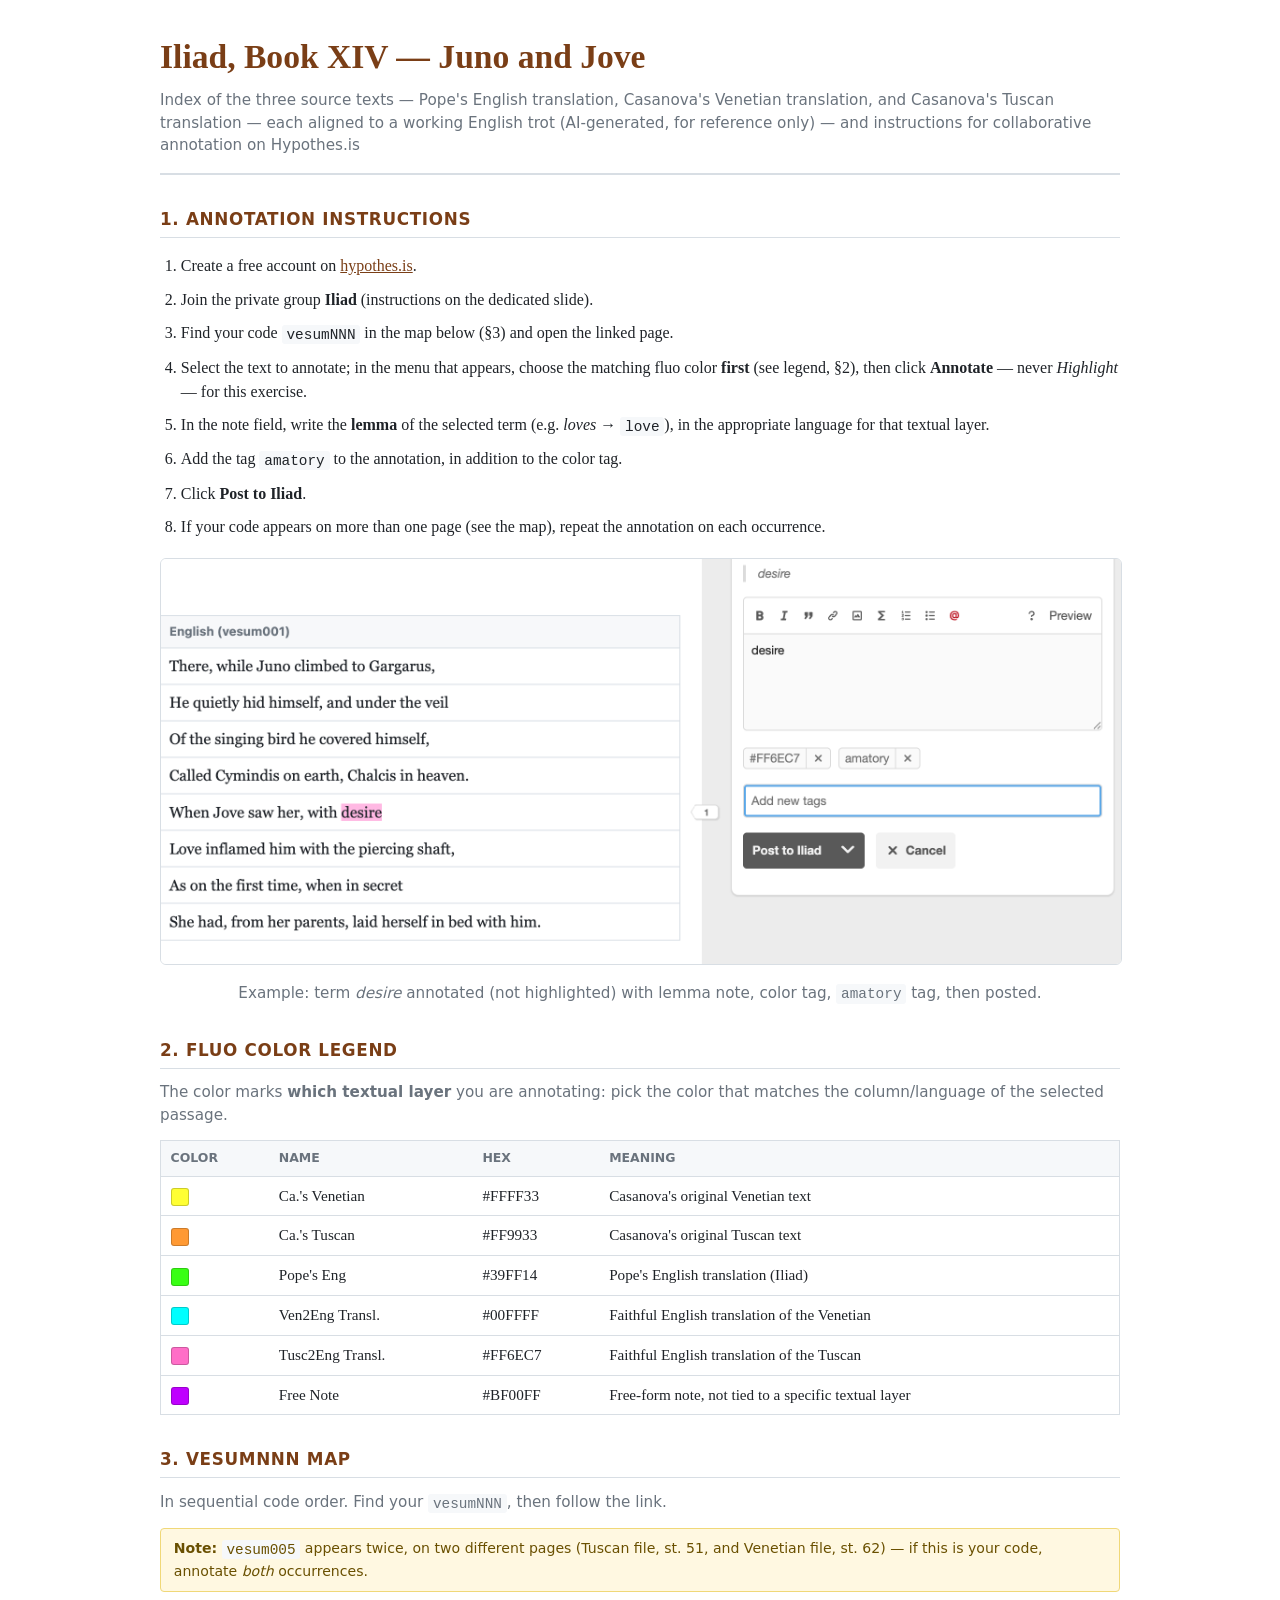
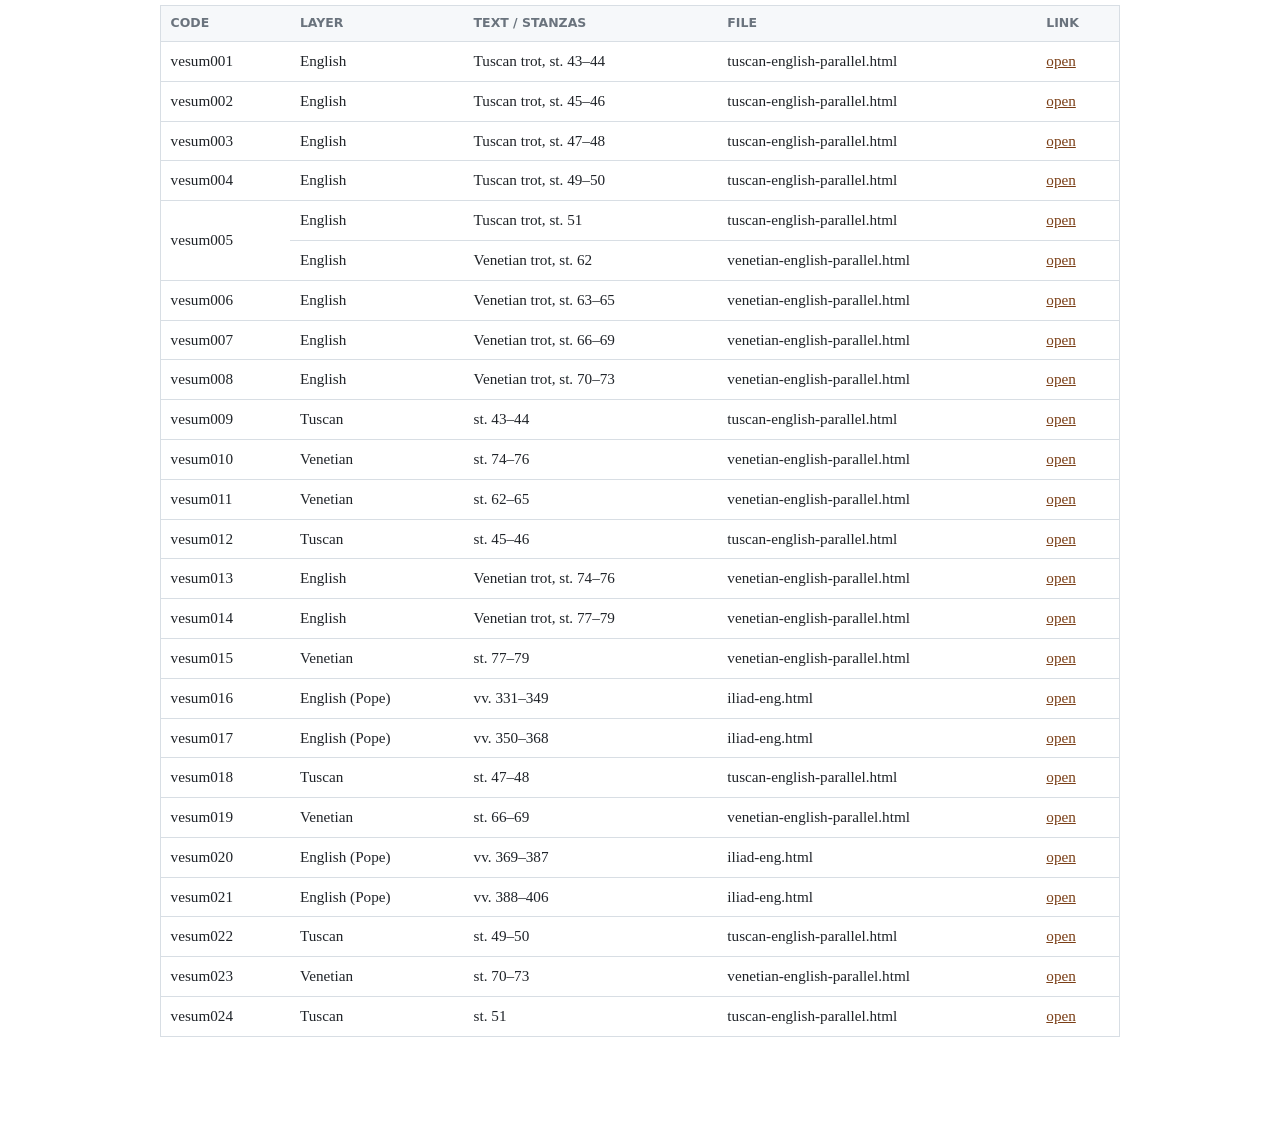
==== commit 5621db7b: "minor adjustments" ====
--- a/docs/index.html
+++ b/docs/index.html
@@ -40,9 +40,17 @@
   <li>Create a free account on <a href="https://hypothes.is">hypothes.is</a>.</li>
   <li>Join the private group <strong>Iliad</strong> (instructions on the dedicated slide).</li>
   <li>Find your code <code>vesumNNN</code> in the map below (§3) and open the linked page.</li>
-  <li>Select the text to annotate; in the menu that appears, choose the matching fluo color <strong>first</strong> (see legend, §2), then click <em>Annotate</em> or <em>Highlight</em>.</li>
+  <li>Select the text to annotate; in the menu that appears, choose the matching fluo color <strong>first</strong> (see legend, §2), then click <strong>Annotate</strong> — never <em>Highlight</em> — for this exercise.</li>
+  <li>In the note field, write the <strong>lemma</strong> of the selected term (e.g. <em>loves</em> → <code>love</code>), in the appropriate language for that textual layer.</li>
+  <li>Add the tag <code>amatory</code> to the annotation, in addition to the color tag.</li>
+  <li>Click <strong>Post to Iliad</strong>.</li>
   <li>If your code appears on more than one page (see the map), repeat the annotation on each occurrence.</li>
 </ol>
+
+<p style="text-align:center;margin:1.2rem 0;">
+  <img src="[data-uri]" alt="Example: annotating 'desire' with lemma note, color tag #FF6EC7 and amatory tag, then Post to Iliad" style="max-width:100%;border:1px solid var(--line);border-radius:6px;">
+</p>
+<p class="subtitle" style="text-align:center;margin-top:-.6rem;">Example: term <em>desire</em> annotated (not highlighted) with lemma note, color tag, <code>amatory</code> tag, then posted.</p>
 
 <h2>2. Fluo color legend</h2>
 <p class="subtitle" style="margin-bottom:.8rem;">The color marks <strong>which textual layer</strong> you are annotating: pick the color that matches the column/language of the selected passage.</p>
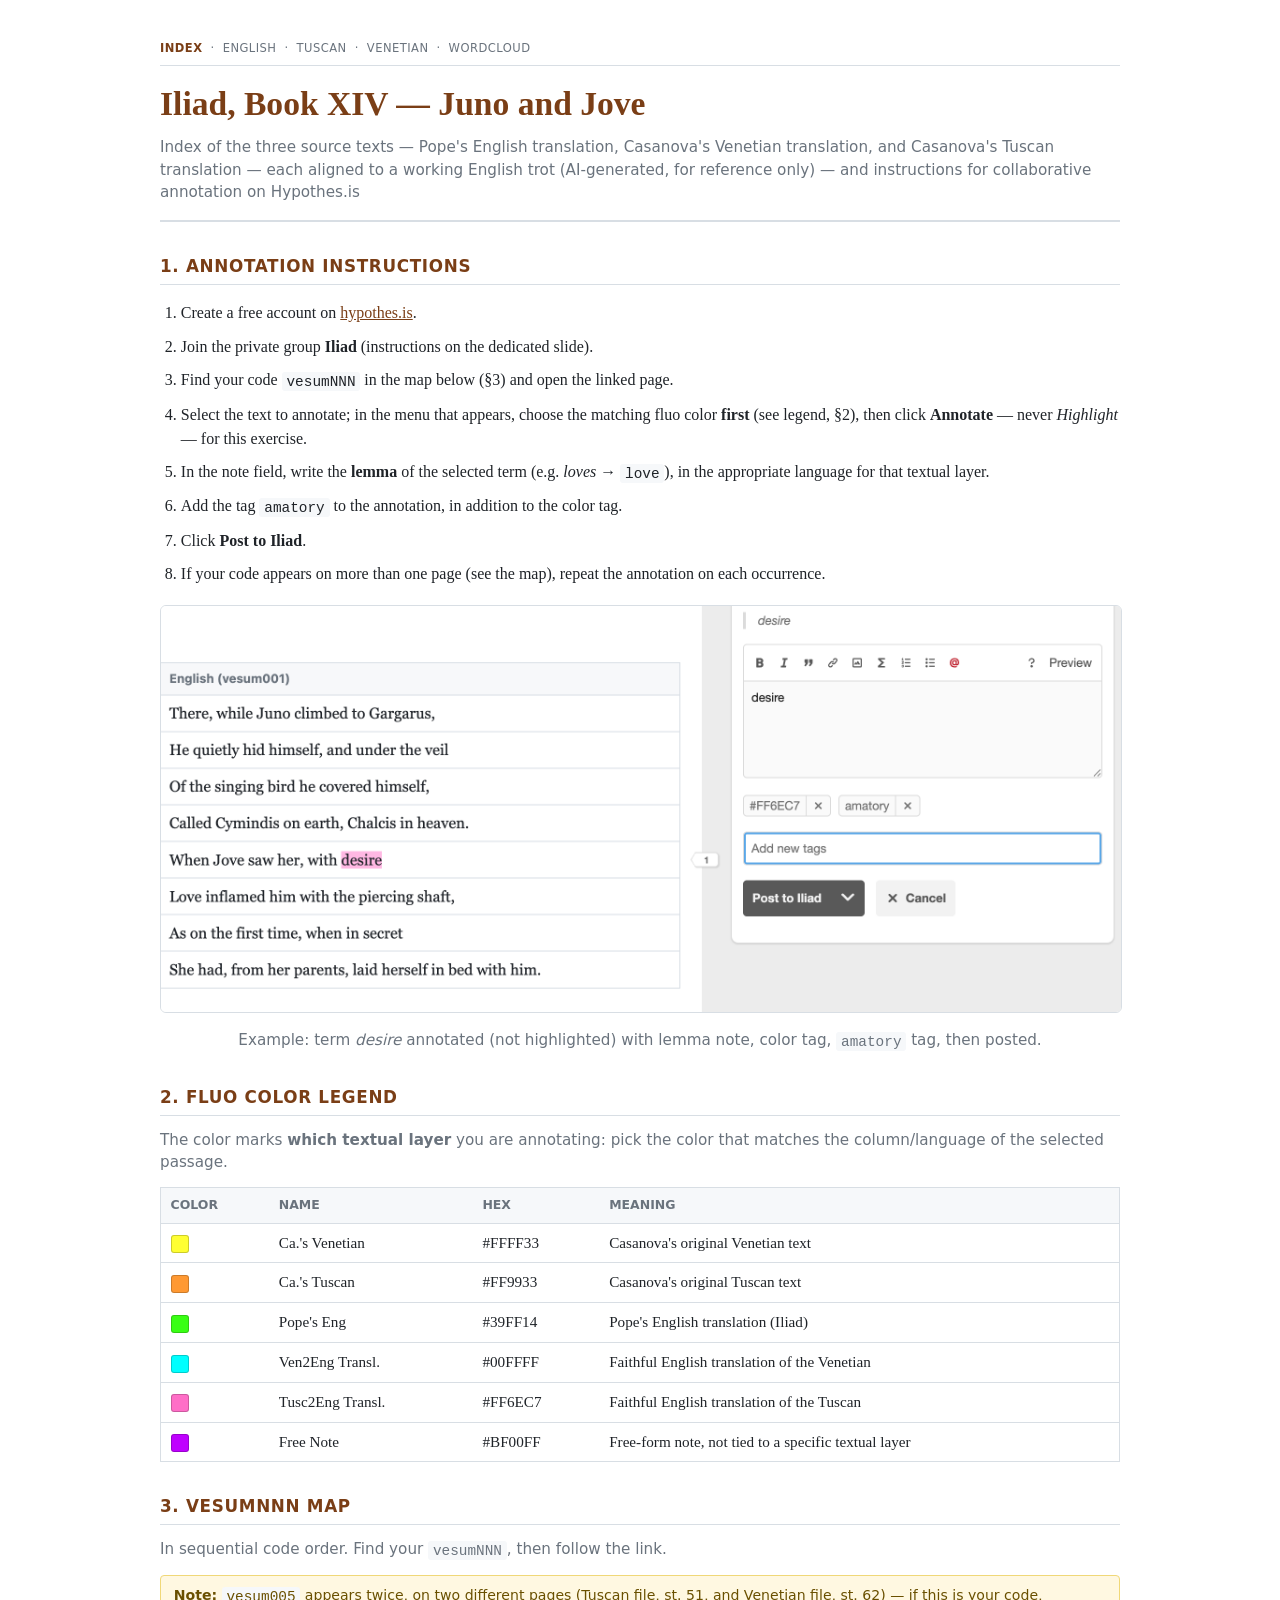
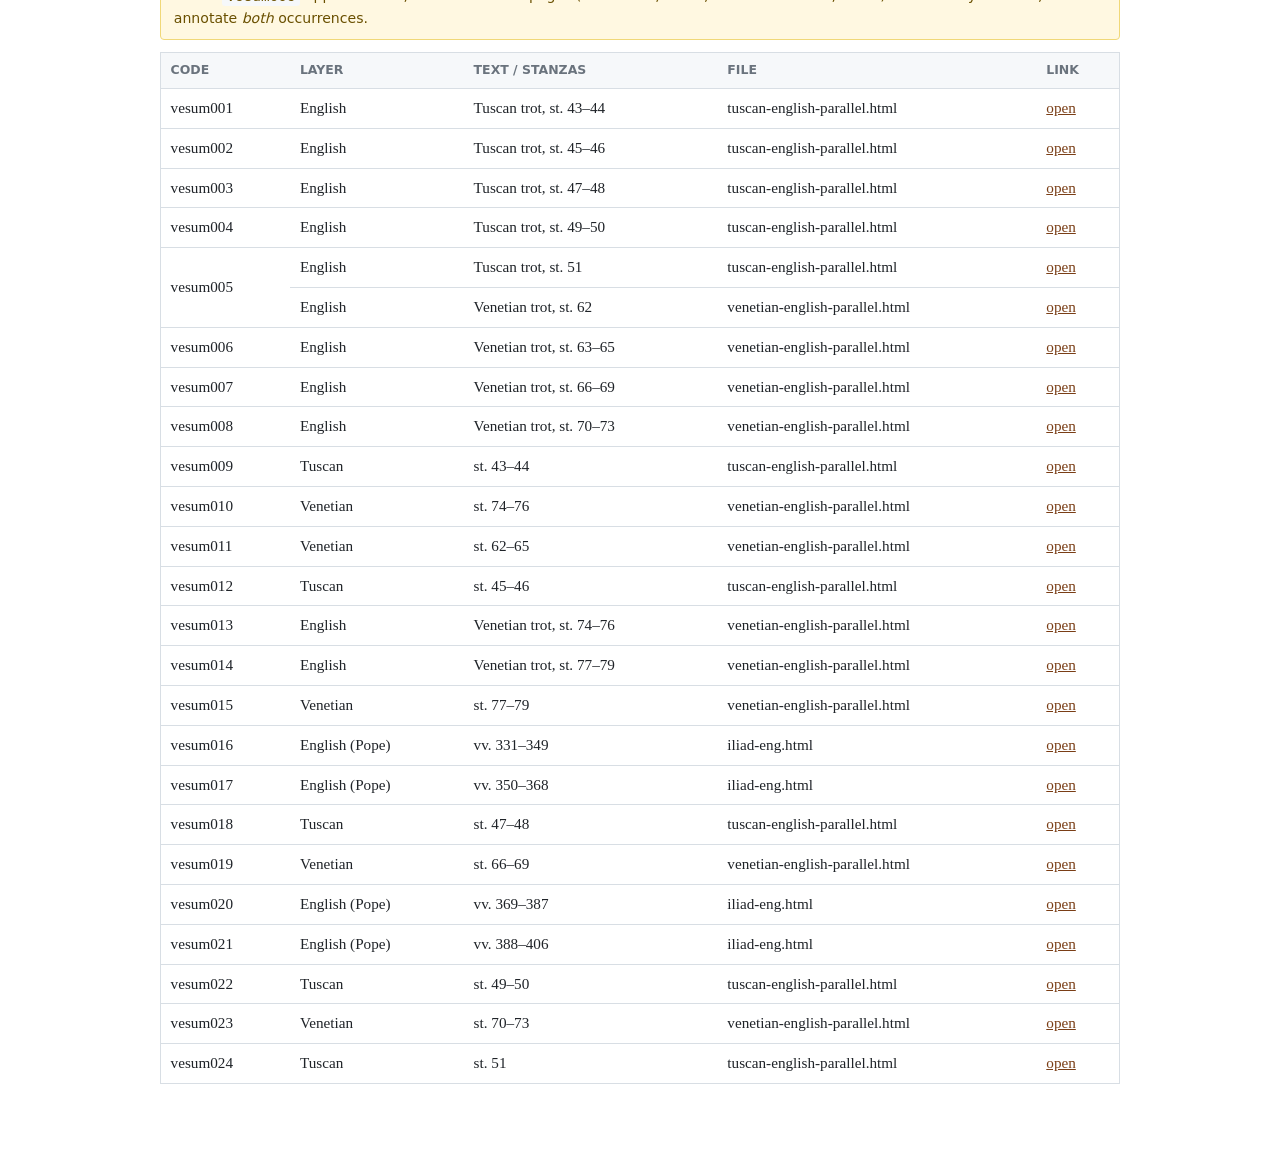
==== commit db13465b: "navigation added" ====
--- a/docs/index.html
+++ b/docs/index.html
@@ -27,9 +27,24 @@
   .file-group{margin-top:1.4rem;}
   .file-group h3{font-family:system-ui,sans-serif;font-size:.9rem;color:var(--ink);margin:0 0 .4rem;}
   .file-group h3 code{background:none;padding:0;}
+  .sitenav{font-family:system-ui,sans-serif;font-size:.72rem;letter-spacing:.04em;text-transform:uppercase;color:var(--muted);padding:.5rem 0;margin-bottom:.8rem;border-bottom:1px solid var(--line);display:flex;gap:.5rem;align-items:center;}
+  .sitenav a{color:var(--muted);text-decoration:none;}
+  .sitenav a:hover{color:var(--accent);text-decoration:underline;}
+  .sitenav a[aria-current="page"]{color:var(--accent);font-weight:600;pointer-events:none;}
 </style>
 </head>
 <body>
+<nav class="sitenav" aria-label="Iliad translations">
+  <a href="index.html" aria-current="page">index</a>
+  <span aria-hidden="true">·</span>
+  <a href="iliad-eng.html">english</a>
+  <span aria-hidden="true">·</span>
+  <a href="tuscan-english-parallel.html">tuscan</a>
+  <span aria-hidden="true">·</span>
+  <a href="venetian-english-parallel.html">venetian</a>
+  <span aria-hidden="true">·</span>
+  <a href="iliad-amatory-wordcloud.html">wordcloud</a>
+</nav>
 <header>
   <h1>Iliad, Book XIV — Juno and Jove</h1>
   <p class="subtitle">Index of the three source texts — Pope's English translation, Casanova's Venetian translation, and Casanova's Tuscan translation — each aligned to a working English trot (AI-generated, for reference only) — and instructions for collaborative annotation on Hypothes.is</p>
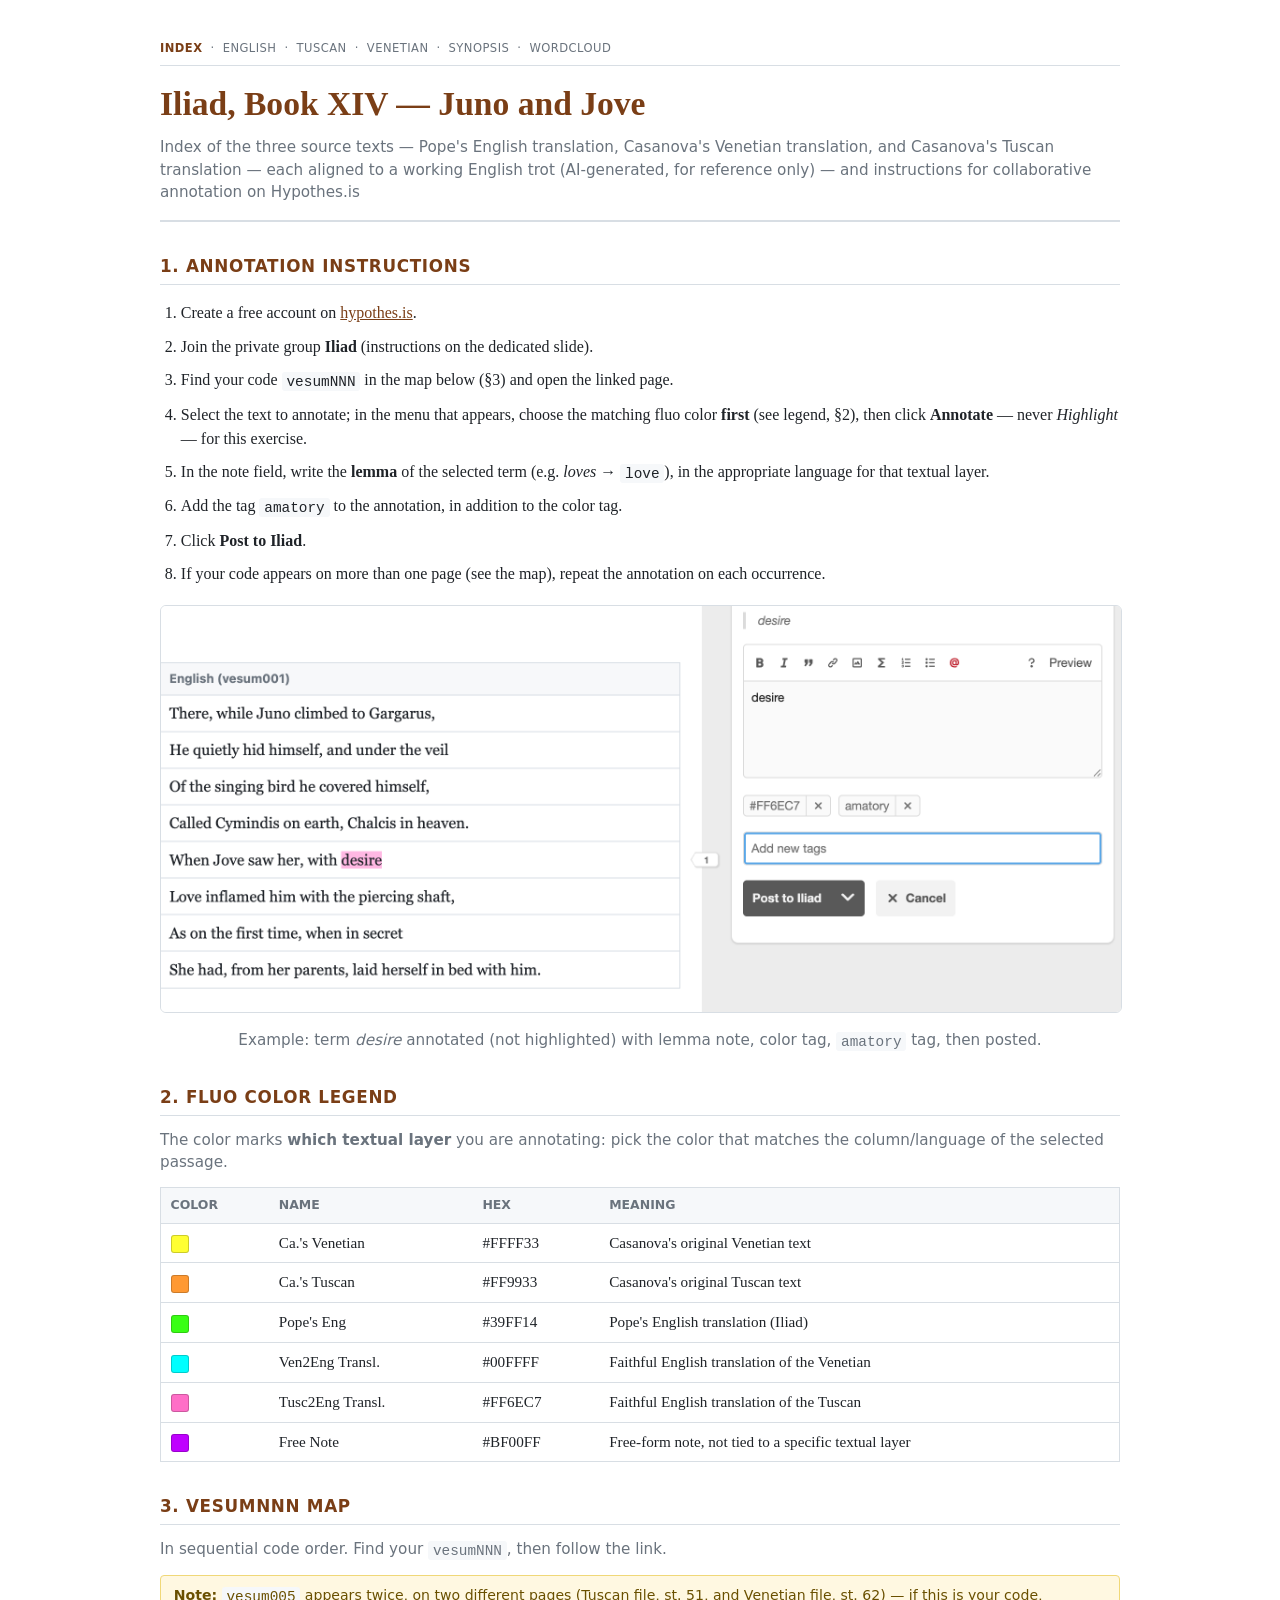
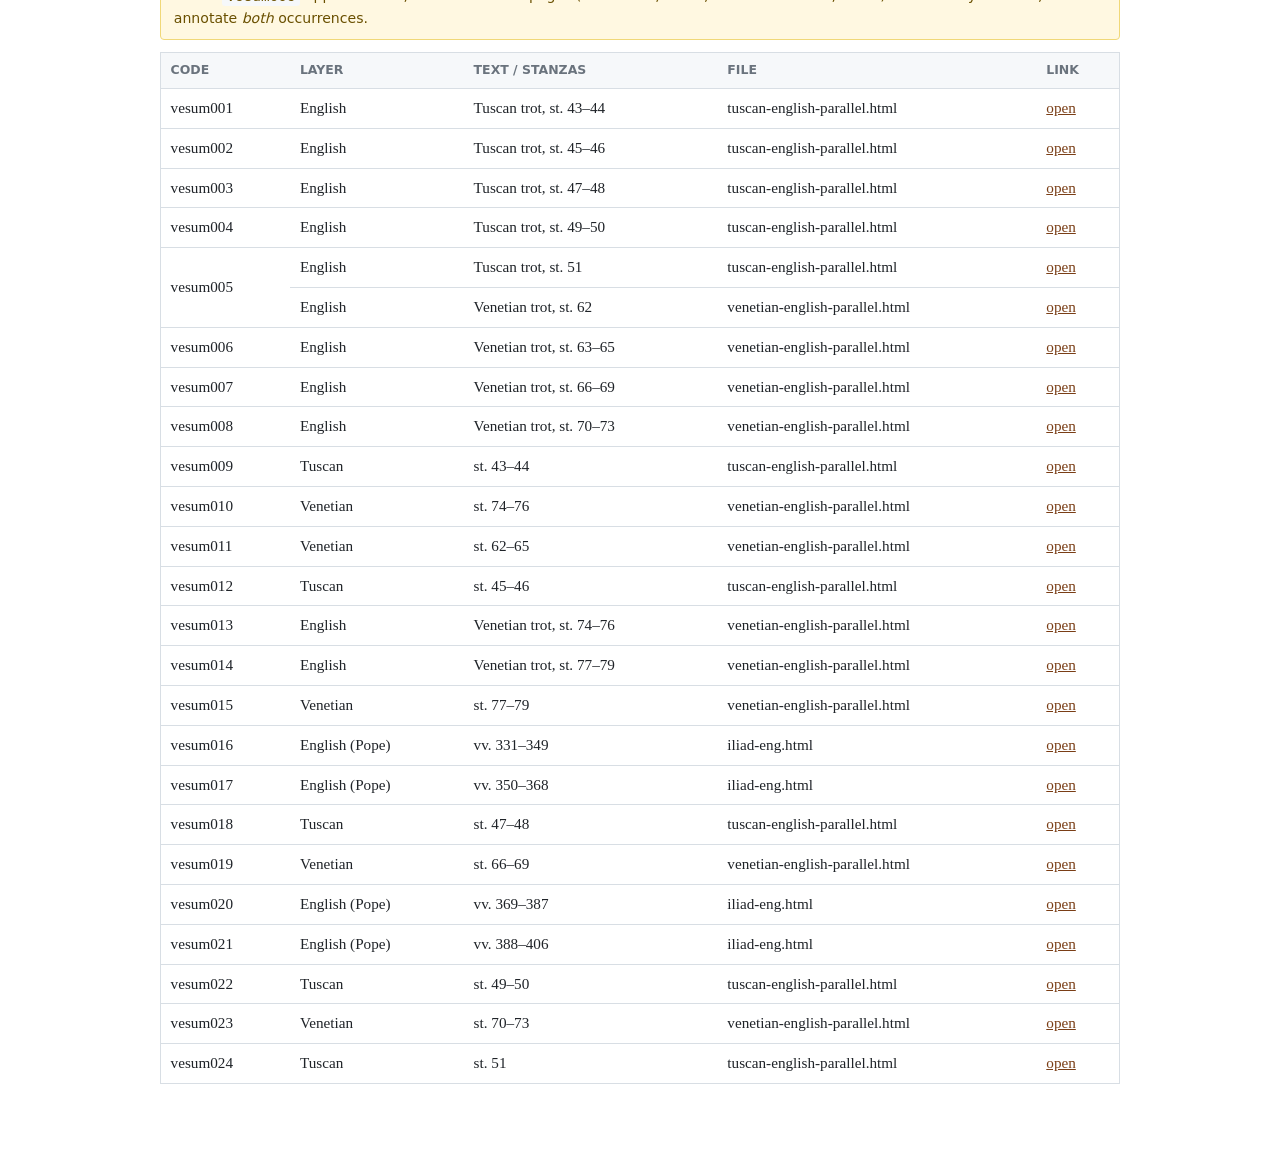
==== commit ceabf185: "synopsis added" ====
--- a/docs/index.html
+++ b/docs/index.html
@@ -42,6 +42,8 @@
   <a href="tuscan-english-parallel.html">tuscan</a>
   <span aria-hidden="true">·</span>
   <a href="venetian-english-parallel.html">venetian</a>
+  <span aria-hidden="true">·</span>
+  <a href="iliad-synopsis.html">synopsis</a>
   <span aria-hidden="true">·</span>
   <a href="iliad-amatory-wordcloud.html">wordcloud</a>
 </nav>
